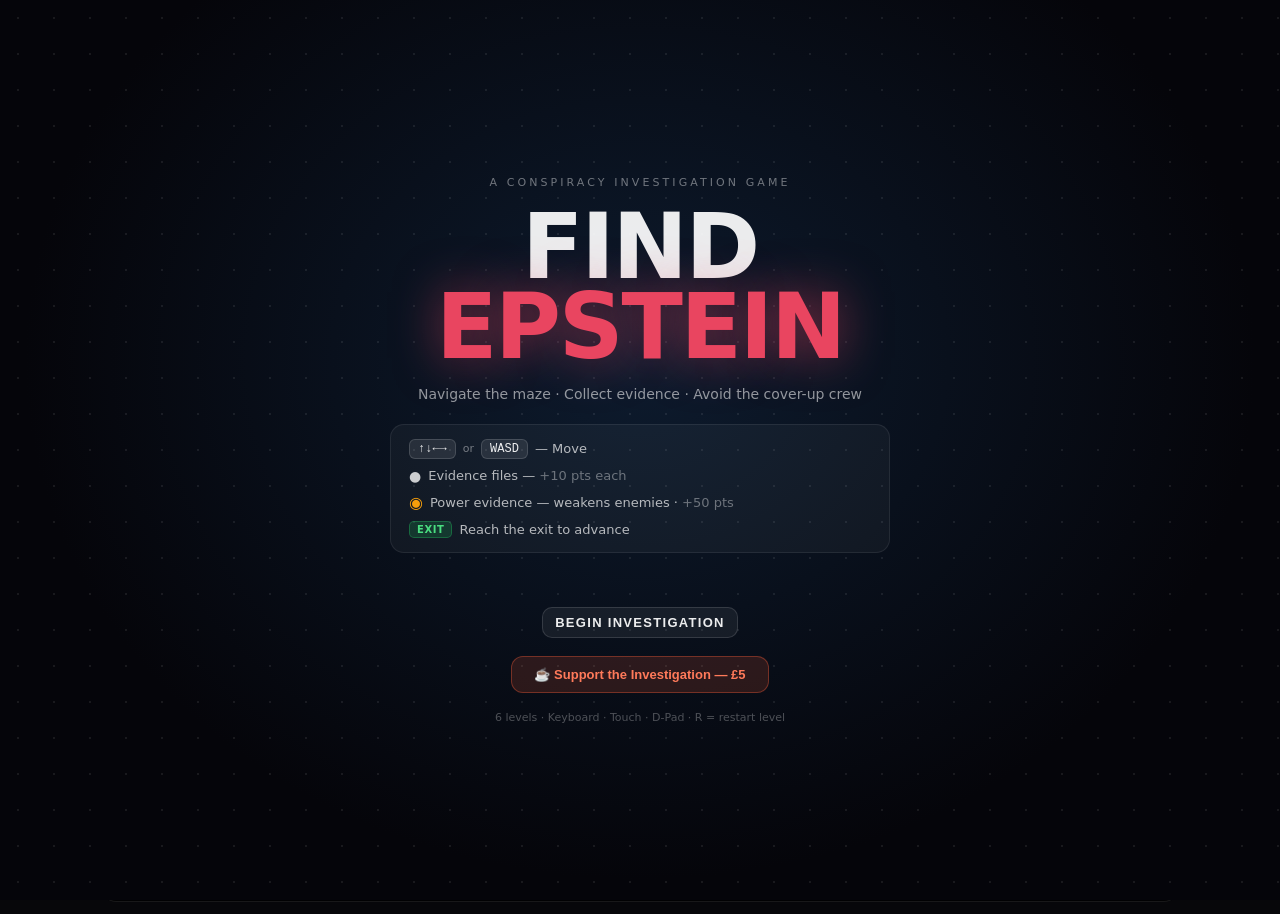
==== index.html @ 37da5e6f "Update index.html" ====
<!DOCTYPE html>
<html lang="en">
<head>
  <meta charset="UTF-8" />
  <meta name="viewport" content="width=device-width, initial-scale=1, viewport-fit=cover" />
  <title>Find Epstein</title>
  <link rel="stylesheet" href="Find Epstine.css" />
  <link rel="canonical" href="https://findepstein.com">
</head>
<body>
<div class="app">

  <!-- ═══════════════ START SCREEN ═══════════════ -->
  <div class="start-screen" id="startScreen">
    <div class="start-grid"></div>
    <div class="start-content">
      <p class="start-eyebrow">A CONSPIRACY INVESTIGATION GAME</p>
      <h1 class="start-title">FIND<br><span class="start-accent">EPSTEIN</span></h1>
      <p class="start-tagline">Navigate the maze · Collect evidence · Avoid the cover-up crew</p>

      <div class="start-how">
        <div class="how-row"><kbd>↑↓←→</kbd> <span class="how-or">or</span> <kbd>WASD</kbd> <span class="how-desc">— Move</span></div>
        <div class="how-row"><span class="ic-dot">●</span> <span class="how-desc">Evidence files — <em>+10 pts each</em></span></div>
        <div class="how-row"><span class="ic-pow">◉</span> <span class="how-desc">Power evidence — weakens enemies · <em>+50 pts</em></span></div>
        <div class="how-row"><span class="ic-exit">EXIT</span> <span class="how-desc">Reach the exit to advance</span></div>
      </div>

      <p class="hs-line" id="hsBanner"></p>
      <button class="btn start-play-btn" id="startBtn">BEGIN INVESTIGATION</button>
      <button class="btn kofi-btn" id="donateBtn">☕ Support the Investigation — £5</button>
      <p class="start-sub">6 levels · Keyboard · Touch · D-Pad · R = restart level</p>
    </div>
  </div>

  <!-- ═══════════════ HUD ═══════════════ -->
  <header class="hud">
    <div class="hud-row">
      <div class="hud-left">
        <div class="brand">Find Epstein</div>
        <div class="sub" id="levelName">Level</div>
      </div>

      <div class="hud-mid">
        <div class="stat">Score: <strong id="score">0</strong></div>
        <div class="stat">Lives: <strong id="lives">3</strong></div>
        <div class="stat combo-hud hidden" id="comboHud">Combo: <strong id="combo">x1</strong></div>
        <div class="timer" id="timerWrap" title="Time remaining (optional)">
          <span class="timer-label">Time:</span>
          <span class="timer-val" id="timeLeft">--</span>
        </div>
      </div>

      <div class="hud-right">
        <label class="toggle"><input type="checkbox" id="timerToggle" /><span>Timer</span></label>
        <label class="toggle"><input type="checkbox" id="showMinimap" /><span>Minimap</span></label>
        <label class="toggle"><input type="checkbox" id="showDpad" checked /><span>D-pad</span></label>
        <label class="toggle"><input type="checkbox" id="soundToggle" /><span>Sound</span></label>
        <button class="btn" id="restartLevel" type="button">Restart Level</button>
        <button class="btn" id="restartGame" type="button">Restart Game</button>
      </div>
    </div>

    <div class="hud-row hud-row2">
      <div class="status" id="status">Ready.</div>
      <div class="enemies" id="enemyList"></div>
    </div>
  </header>

  <!-- ═══════════════ STAGE ═══════════════ -->
  <main class="stage">
    <div class="canvas-wrap">
      <canvas id="game"></canvas>
    </div>

    <div class="dpad docked" id="dpad" aria-label="Controls">
      <div class="dpad-grid">
        <button class="dpad-btn" data-dir="up"    aria-label="Up">▲</button>
        <button class="dpad-btn" data-dir="left"  aria-label="Left">◀</button>
        <button class="dpad-btn" data-dir="down"  aria-label="Down">▼</button>
        <button class="dpad-btn" data-dir="right" aria-label="Right">▶</button>
      </div>
      <div class="hint">Hold Arrow / WASD · D-Pad · Touch drag on canvas · R = restart level</div>
    </div>
  </main>

  <!-- ═══════════════ MODAL ═══════════════ -->
  <div class="modal hidden" id="modal" role="dialog" aria-modal="true">
    <div class="modal-card">
      <div class="modal-title" id="modalTitle">Title</div>
      <div class="modal-text"  id="modalText">Text</div>
      <div class="modal-bonus hidden" id="modalBonus">
        <span class="mb-label">Level bonus:</span>
        <strong class="mb-val" id="modalBonusVal">0</strong>
      </div>
      <button class="btn primary" id="modalBtn" type="button">Continue</button>
    </div>
  </div>

  <!-- ═══════════════ DONATE MODAL ═══════════════ -->
  <div class="donate-overlay hidden" id="donateOverlay">
    <div class="donate-card">
      <button class="donate-close" id="donateClose" aria-label="Close">✕</button>
      <div class="donate-icon">☕</div>
      <h2 class="donate-title">Support the Investigation</h2>
      <p class="donate-desc">This game is free to play. Your £5 donation helps fund continued development and independent journalistic research into the Epstein network.</p>
      <ul class="donate-list">
        <li>🕵️ Keep the investigation going</li>
        <li>🎮 Fund new levels &amp; features</li>
        <li>📰 Support independent journalism</li>
      </ul>
      <a class="btn kofi-link" id="kofiLink" href="https://ko-fi.com/YOURKOFINAME" target="_blank" rel="noopener noreferrer">
        <span class="kofi-logo">Ko-fi</span> Donate £5
      </a>
      <p class="donate-note">Opens Ko-fi in a new tab · Secure · No account needed</p>
    </div>
  </div>

</div>
<script src="Find Epstine.js"></script>
</body>
</html>
---- Find Epstine.css ----
/* ═══════════════════════════════════════════════
   Find Epstine — Stylesheet
   ═══════════════════════════════════════════════ */

:root {
  --bg:      #07070a;
  --panel:   rgba(0,0,0,0.72);
  --border:  rgba(255,255,255,0.09);
  --text:    rgba(255,255,255,0.92);
  --muted:   rgba(255,255,255,0.50);
  --accent:  #e94560;
  --gold:    #f59e0b;
  --green:   #22c55e;
}

/* ── Reset ── */
*, *::before, *::after { box-sizing: border-box; }
html, body { height: 100%; margin: 0; }
body {
  background: var(--bg);
  color: var(--text);
  font-family: system-ui, -apple-system, Segoe UI, Roboto, Arial, sans-serif;
  overflow: hidden;
}

.app {
  min-height: 100dvh;
  display: flex;
  flex-direction: column;
}

/* ════════════════════════════════════════
   START SCREEN
   ════════════════════════════════════════ */
.start-screen {
  position: fixed;
  inset: 0;
  z-index: 10000;
  display: flex;
  align-items: center;
  justify-content: center;
  background: radial-gradient(ellipse at 50% 40%, #0d1b2e 0%, #05050a 68%);
  overflow: hidden;
}

/* animated dot-grid background */
.start-grid {
  position: absolute;
  inset: 0;
  background-image:
    radial-gradient(circle, rgba(255,255,255,0.08) 1px, transparent 1px);
  background-size: 36px 36px;
  animation: gridDrift 18s linear infinite;
}
@keyframes gridDrift {
  from { background-position: 0 0; }
  to   { background-position: 36px 36px; }
}

.start-content {
  position: relative;
  z-index: 1;
  text-align: center;
  display: flex;
  flex-direction: column;
  align-items: center;
  gap: 18px;
  padding: 24px 20px;
  max-width: 540px;
  width: 100%;
}

.start-eyebrow {
  margin: 0;
  font-size: 11px;
  letter-spacing: 0.28em;
  text-transform: uppercase;
  opacity: 0.45;
}

.start-title {
  margin: 0;
  font-size: clamp(54px, 13vw, 90px);
  font-weight: 900;
  line-height: 0.88;
  letter-spacing: -0.025em;
  text-transform: uppercase;
  animation: titleBreath 3.5s ease-in-out infinite;
}
.start-accent {
  color: var(--accent);
  text-shadow: 0 0 48px rgba(233,69,96,0.55);
}
@keyframes titleBreath {
  0%,100% { opacity: 1; }
  50%      { opacity: 0.88; }
}

.start-tagline {
  margin: 0;
  font-size: 14px;
  opacity: 0.60;
  line-height: 1.55;
}

/* controls box */
.start-how {
  width: 100%;
  background: rgba(255,255,255,0.04);
  border: 1px solid rgba(255,255,255,0.08);
  border-radius: 14px;
  padding: 14px 18px;
  display: flex;
  flex-direction: column;
  gap: 9px;
  text-align: left;
}
.how-row {
  display: flex;
  align-items: center;
  gap: 7px;
  font-size: 13px;
}
.how-or  { opacity: 0.45; font-size: 11px; }
.how-desc { opacity: 0.75; }
.how-desc em { font-style: normal; opacity: 0.55; }

kbd {
  font-family: monospace;
  background: rgba(255,255,255,0.09);
  border: 1px solid rgba(255,255,255,0.14);
  border-radius: 6px;
  padding: 2px 8px;
  font-size: 12px;
  color: var(--text);
}

.ic-dot  { font-size: 14px; opacity: 0.85; }
.ic-pow  { font-size: 16px; color: var(--gold); }
.ic-exit {
  font-size: 10px;
  font-weight: 800;
  background: rgba(34,197,94,0.18);
  border: 1px solid rgba(34,197,94,0.35);
  color: #4ade80;
  padding: 2px 7px;
  border-radius: 5px;
  letter-spacing: 0.06em;
}

.hs-line {
  margin: 0;
  font-size: 13px;
  color: var(--gold);
  opacity: 0.75;
  min-height: 18px;
}

.start-play-btn {
  font-size: 15px;
  font-weight: 900;
  letter-spacing: 0.10em;
  text-transform: uppercase;
  padding: 14px 44px;
  background: var(--accent);
  border-color: transparent;
  color: #fff;
  border-radius: 14px;
  animation: btnPulse 2.6s ease-in-out infinite;
  transition: transform 0.12s, opacity 0.12s;
}
.start-play-btn:hover  { transform: scale(1.04); opacity: 0.95; }
.start-play-btn:active { transform: scale(0.97); }
@keyframes btnPulse {
  0%,100% { box-shadow: 0 0 0   0   rgba(233,69,96,0.00); }
  50%      { box-shadow: 0 0 28px 8px rgba(233,69,96,0.30); }
}

.start-sub {
  margin: 0;
  font-size: 11px;
  opacity: 0.30;
}

@keyframes fadeOut {
  from { opacity: 1; transform: scale(1); }
  to   { opacity: 0; transform: scale(1.03); pointer-events: none; }
}


/* ════════════════════════════════════════
   HUD
   ════════════════════════════════════════ */
.hud {
  background: var(--panel);
  backdrop-filter: blur(14px);
  border-bottom: 1px solid var(--border);
  padding: 10px 14px;
}
.hud-row {
  display: flex;
  align-items: center;
  justify-content: space-between;
  gap: 10px;
  flex-wrap: wrap;
}
.hud-row2 {
  margin-top: 7px;
  padding-top: 7px;
  border-top: 1px solid rgba(255,255,255,0.06);
}
.hud-left { display: grid; gap: 2px; }

.brand {
  font-weight: 900;
  font-size: 15px;
  letter-spacing: 0.02em;
  color: var(--accent);
}
.sub { font-size: 12px; opacity: 0.55; }

.hud-mid {
  display: flex;
  gap: 14px;
  align-items: center;
  flex-wrap: wrap;
}
.stat { font-size: 13px; font-weight: 600; opacity: 0.88; }

.combo-hud strong { color: var(--gold); }

.timer {
  display: inline-flex;
  align-items: center;
  gap: 6px;
  padding: 5px 10px;
  border-radius: 10px;
  border: 1px solid rgba(255,255,255,0.10);
  background: rgba(255,255,255,0.05);
  font-size: 13px;
}
.timer-label { opacity: 0.55; }
.timer-val   { font-weight: 900; }
.timer-urgent .timer-val {
  color: #f87171;
  animation: urgentFlash 0.55s ease-in-out infinite;
}
@keyframes urgentFlash { 0%,100% { opacity:1; } 50% { opacity:0.4; } }

.hud-right {
  display: flex;
  gap: 10px;
  align-items: center;
  flex-wrap: wrap;
  justify-content: flex-end;
}
.toggle {
  display: inline-flex;
  gap: 7px;
  align-items: center;
  font-size: 13px;
  opacity: 0.75;
  cursor: pointer;
}
.toggle:hover { opacity: 1; }
.toggle input { transform: scale(1.05); cursor: pointer; }

.btn {
  border: 1px solid rgba(255,255,255,0.13);
  background: rgba(255,255,255,0.06);
  color: var(--text);
  padding: 7px 12px;
  border-radius: 10px;
  font-weight: 700;
  font-size: 13px;
  cursor: pointer;
  transition: background 0.15s, transform 0.1s;
}
.btn:hover   { background: rgba(255,255,255,0.11); }
.btn:active  { transform: translateY(1px); }
.btn.primary { background: rgba(255,255,255,0.13); font-weight: 800; }

.status {
  font-size: 13px;
  opacity: 0.82;
  max-width: 70ch;
}
.enemies {
  font-size: 12px;
  opacity: 0.55;
  text-align: right;
}


/* ════════════════════════════════════════
   STAGE
   ════════════════════════════════════════ */
.stage {
  width: min(1100px, 100%);
  margin: 0 auto;
  padding: 12px;
  flex: 1;
  display: flex;
  flex-direction: column;
  gap: 10px;
  min-height: 0;
}

.canvas-wrap {
  flex: 1;
  min-height: 0;
  border: 1px solid var(--border);
  border-radius: 14px;
  overflow: hidden;
  background: #07070a;
  box-shadow: 0 0 60px rgba(0,0,0,0.7) inset;
}

#game {
  width: 100%;
  height: 100%;
  display: block;
  touch-action: none;
}


/* ════════════════════════════════════════
   D-PAD
   ════════════════════════════════════════ */
.dpad {
  border: 1px solid var(--border);
  border-radius: 14px;
  background: var(--panel);
  backdrop-filter: blur(12px);
  padding: 10px 12px calc(10px + env(safe-area-inset-bottom));
}
.dpad-grid {
  display: grid;
  grid-template-columns: 64px 64px 64px;
  grid-template-rows:    64px 64px 64px;
  gap: 10px;
  justify-content: center;
  user-select: none;
}
.dpad-btn {
  font-size: 22px;
  border-radius: 14px;
  border: 1px solid rgba(255,255,255,0.13);
  background: rgba(255,255,255,0.06);
  color: rgba(255,255,255,0.90);
  cursor: pointer;
  transition: background 0.1s, transform 0.08s;
}
.dpad-btn:hover  { background: rgba(255,255,255,0.11); }
.dpad-btn:active { transform: scale(0.92); background: rgba(255,255,255,0.15); }

.dpad-btn[data-dir="up"]    { grid-column: 2; grid-row: 1; }
.dpad-btn[data-dir="left"]  { grid-column: 1; grid-row: 2; }
.dpad-btn[data-dir="down"]  { grid-column: 2; grid-row: 3; }
.dpad-btn[data-dir="right"] { grid-column: 3; grid-row: 2; }

.hint {
  margin-top: 8px;
  font-size: 12px;
  opacity: 0.45;
  text-align: center;
}


/* ════════════════════════════════════════
   MODAL
   ════════════════════════════════════════ */
.modal {
  position: fixed;
  inset: 0;
  display: grid;
  place-items: center;
  background: rgba(0,0,0,0.76);
  padding: 16px;
  z-index: 9999;
  backdrop-filter: blur(5px);
}
.modal-card {
  width: min(520px, 92vw);
  border-radius: 20px;
  border: 1px solid rgba(255,255,255,0.12);
  background: rgba(12,12,18,0.96);
  box-shadow: 0 24px 80px rgba(0,0,0,0.75);
  padding: 24px;
  animation: modalIn 0.22s ease-out;
}
@keyframes modalIn {
  from { opacity: 0; transform: scale(0.94) translateY(10px); }
  to   { opacity: 1; transform: scale(1)    translateY(0); }
}
.modal-title {
  font-size: 20px;
  font-weight: 900;
  margin-bottom: 10px;
  color: var(--gold);
}
.modal-text {
  font-size: 14px;
  opacity: 0.85;
  white-space: pre-line;
  margin-bottom: 16px;
  line-height: 1.65;
}
.modal-bonus {
  display: flex;
  align-items: center;
  gap: 10px;
  margin-bottom: 16px;
  padding: 10px 14px;
  background: rgba(245,158,11,0.08);
  border: 1px solid rgba(245,158,11,0.20);
  border-radius: 10px;
}
.mb-label { font-size: 13px; opacity: 0.70; }
.mb-val   { font-size: 18px; font-weight: 900; color: var(--gold); }


/* ════════════════════════════════════════
   KO-FI / DONATE
   ════════════════════════════════════════ */
.kofi-btn {
  font-size: 13px;
  font-weight: 700;
  padding: 10px 22px;
  background: rgba(255, 94, 58, 0.15);
  border-color: rgba(255, 94, 58, 0.35);
  color: #ff7a5a;
  border-radius: 12px;
  transition: background 0.15s, transform 0.1s, box-shadow 0.15s;
}
.kofi-btn:hover {
  background: rgba(255, 94, 58, 0.26);
  box-shadow: 0 0 18px rgba(255, 94, 58, 0.25);
  transform: scale(1.03);
}
.kofi-btn:active { transform: scale(0.97); }

/* Donate overlay */
.donate-overlay {
  position: fixed;
  inset: 0;
  z-index: 20000;
  display: grid;
  place-items: center;
  background: rgba(0,0,0,0.82);
  backdrop-filter: blur(8px);
  padding: 16px;
}
.donate-card {
  position: relative;
  width: min(480px, 94vw);
  background: rgba(10,8,16,0.97);
  border: 1px solid rgba(255,255,255,0.10);
  border-radius: 22px;
  box-shadow: 0 30px 90px rgba(0,0,0,0.80);
  padding: 32px 28px 26px;
  text-align: center;
  animation: modalIn 0.22s ease-out;
  display: flex;
  flex-direction: column;
  align-items: center;
  gap: 14px;
}
.donate-close {
  position: absolute;
  top: 14px; right: 16px;
  background: transparent;
  border: none;
  color: rgba(255,255,255,0.40);
  font-size: 17px;
  cursor: pointer;
  line-height: 1;
  padding: 4px 6px;
  border-radius: 6px;
  transition: color 0.12s, background 0.12s;
}
.donate-close:hover { color: rgba(255,255,255,0.85); background: rgba(255,255,255,0.08); }

.donate-icon { font-size: 44px; line-height: 1; }
.donate-title {
  margin: 0;
  font-size: 22px;
  font-weight: 900;
  color: #ff7a5a;
  letter-spacing: -0.01em;
}
.donate-desc {
  margin: 0;
  font-size: 14px;
  opacity: 0.75;
  line-height: 1.65;
  max-width: 38ch;
}
.donate-list {
  list-style: none;
  margin: 0;
  padding: 12px 16px;
  background: rgba(255,255,255,0.04);
  border: 1px solid rgba(255,255,255,0.07);
  border-radius: 12px;
  width: 100%;
  display: flex;
  flex-direction: column;
  gap: 8px;
  text-align: left;
  font-size: 13px;
  opacity: 0.80;
}
.donate-list li { display: flex; align-items: center; gap: 8px; }

.kofi-link {
  display: inline-flex;
  align-items: center;
  gap: 10px;
  font-size: 15px;
  font-weight: 800;
  padding: 13px 32px;
  background: #ff5e3a;
  border: none;
  border-radius: 14px;
  color: #fff !important;
  text-decoration: none;
  letter-spacing: 0.02em;
  transition: background 0.15s, transform 0.1s, box-shadow 0.15s;
  box-shadow: 0 4px 20px rgba(255,94,58,0.40);
  width: 100%;
  justify-content: center;
}
.kofi-link:hover  { background: #ff4520; box-shadow: 0 6px 28px rgba(255,94,58,0.55); transform: translateY(-1px); }
.kofi-link:active { transform: translateY(1px); }
.kofi-logo {
  font-size: 12px;
  font-weight: 900;
  background: rgba(255,255,255,0.22);
  padding: 2px 7px;
  border-radius: 5px;
  letter-spacing: 0.04em;
}

.donate-note {
  margin: 0;
  font-size: 11px;
  opacity: 0.35;
}

/* ════════════════════════════════════════
   UTILITY
   ════════════════════════════════════════ */
.hidden { display: none !important; }

@media (max-width: 520px) {
  .stage     { padding: 8px; }
  .dpad-grid { gap: 8px; }
  .btn       { padding: 6px 9px; font-size: 12px; }
  .start-title { font-size: 52px; }
}
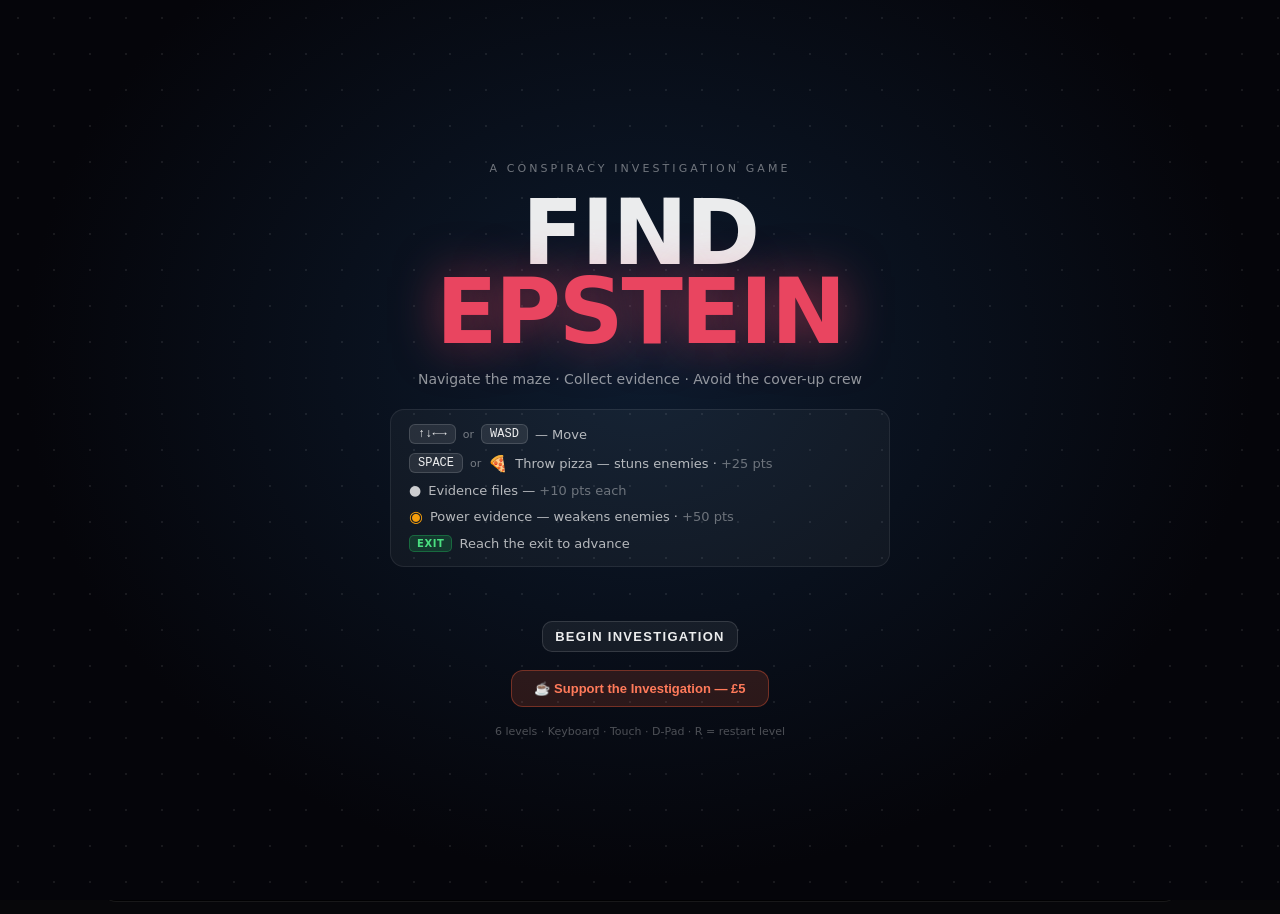
==== commit 6af2b451: "Add files via upload Updated all game files" ====
--- a/index.html
+++ b/index.html
@@ -4,7 +4,7 @@
   <meta charset="UTF-8" />
   <meta name="viewport" content="width=device-width, initial-scale=1, viewport-fit=cover" />
   <title>Find Epstein</title>
-  <link rel="stylesheet" href="Find Epstine.css" />
+  <link rel="stylesheet" href="style.css" />
   <link rel="canonical" href="https://findepstein.com">
 </head>
 <body>
@@ -20,6 +20,7 @@
 
       <div class="start-how">
         <div class="how-row"><kbd>↑↓←→</kbd> <span class="how-or">or</span> <kbd>WASD</kbd> <span class="how-desc">— Move</span></div>
+        <div class="how-row"><kbd>SPACE</kbd> <span class="how-or">or</span> <span class="ic-pow">🍕</span> <span class="how-desc">Throw pizza — stuns enemies · <em>+25 pts</em></span></div>
         <div class="how-row"><span class="ic-dot">●</span> <span class="how-desc">Evidence files — <em>+10 pts each</em></span></div>
         <div class="how-row"><span class="ic-pow">◉</span> <span class="how-desc">Power evidence — weakens enemies · <em>+50 pts</em></span></div>
         <div class="how-row"><span class="ic-exit">EXIT</span> <span class="how-desc">Reach the exit to advance</span></div>
@@ -76,10 +77,11 @@
       <div class="dpad-grid">
         <button class="dpad-btn" data-dir="up"    aria-label="Up">▲</button>
         <button class="dpad-btn" data-dir="left"  aria-label="Left">◀</button>
+        <button class="dpad-btn dpad-pizza" id="dpadPizza" aria-label="Throw Pizza">🍕</button>
         <button class="dpad-btn" data-dir="down"  aria-label="Down">▼</button>
         <button class="dpad-btn" data-dir="right" aria-label="Right">▶</button>
       </div>
-      <div class="hint">Hold Arrow / WASD · D-Pad · Touch drag on canvas · R = restart level</div>
+      <div class="hint">Arrow/WASD to move · 🍕 = throw pizza · Touch-drag on canvas · R = restart</div>
     </div>
   </main>
 
@@ -108,7 +110,7 @@
         <li>🎮 Fund new levels &amp; features</li>
         <li>📰 Support independent journalism</li>
       </ul>
-      <a class="btn kofi-link" id="kofiLink" href="https://ko-fi.com/YOURKOFINAME" target="_blank" rel="noopener noreferrer">
+      <a class="btn kofi-link" id="kofiLink" href="https://ko-fi.com/findepstein" target="_blank" rel="noopener noreferrer">
         <span class="kofi-logo">Ko-fi</span> Donate £5
       </a>
       <p class="donate-note">Opens Ko-fi in a new tab · Secure · No account needed</p>
@@ -116,6 +118,6 @@
   </div>
 
 </div>
-<script src="Find Epstine.js"></script>
+<script src="script.js"></script>
 </body>
 </html>
--- a/style.css
+++ b/style.css
@@ -0,0 +1,578 @@
+/* ═══════════════════════════════════════════════
+   Find Epstine — Stylesheet
+   ═══════════════════════════════════════════════ */
+
+:root {
+  --bg:      #07070a;
+  --panel:   rgba(0,0,0,0.72);
+  --border:  rgba(255,255,255,0.09);
+  --text:    rgba(255,255,255,0.92);
+  --muted:   rgba(255,255,255,0.50);
+  --accent:  #e94560;
+  --gold:    #f59e0b;
+  --green:   #22c55e;
+}
+
+/* ── Reset ── */
+*, *::before, *::after { box-sizing: border-box; }
+html, body { height: 100%; margin: 0; }
+body {
+  background: var(--bg);
+  color: var(--text);
+  font-family: system-ui, -apple-system, Segoe UI, Roboto, Arial, sans-serif;
+  overflow: hidden;
+}
+
+.app {
+  min-height: 100dvh;
+  display: flex;
+  flex-direction: column;
+}
+
+/* ════════════════════════════════════════
+   START SCREEN
+   ════════════════════════════════════════ */
+.start-screen {
+  position: fixed;
+  inset: 0;
+  z-index: 10000;
+  display: flex;
+  align-items: center;
+  justify-content: center;
+  background: radial-gradient(ellipse at 50% 40%, #0d1b2e 0%, #05050a 68%);
+  overflow: hidden;
+}
+
+/* animated dot-grid background */
+.start-grid {
+  position: absolute;
+  inset: 0;
+  background-image:
+    radial-gradient(circle, rgba(255,255,255,0.08) 1px, transparent 1px);
+  background-size: 36px 36px;
+  animation: gridDrift 18s linear infinite;
+}
+@keyframes gridDrift {
+  from { background-position: 0 0; }
+  to   { background-position: 36px 36px; }
+}
+
+.start-content {
+  position: relative;
+  z-index: 1;
+  text-align: center;
+  display: flex;
+  flex-direction: column;
+  align-items: center;
+  gap: 18px;
+  padding: 24px 20px;
+  max-width: 540px;
+  width: 100%;
+}
+
+.start-eyebrow {
+  margin: 0;
+  font-size: 11px;
+  letter-spacing: 0.28em;
+  text-transform: uppercase;
+  opacity: 0.45;
+}
+
+.start-title {
+  margin: 0;
+  font-size: clamp(54px, 13vw, 90px);
+  font-weight: 900;
+  line-height: 0.88;
+  letter-spacing: -0.025em;
+  text-transform: uppercase;
+  animation: titleBreath 3.5s ease-in-out infinite;
+}
+.start-accent {
+  color: var(--accent);
+  text-shadow: 0 0 48px rgba(233,69,96,0.55);
+}
+@keyframes titleBreath {
+  0%,100% { opacity: 1; }
+  50%      { opacity: 0.88; }
+}
+
+.start-tagline {
+  margin: 0;
+  font-size: 14px;
+  opacity: 0.60;
+  line-height: 1.55;
+}
+
+/* controls box */
+.start-how {
+  width: 100%;
+  background: rgba(255,255,255,0.04);
+  border: 1px solid rgba(255,255,255,0.08);
+  border-radius: 14px;
+  padding: 14px 18px;
+  display: flex;
+  flex-direction: column;
+  gap: 9px;
+  text-align: left;
+}
+.how-row {
+  display: flex;
+  align-items: center;
+  gap: 7px;
+  font-size: 13px;
+}
+.how-or  { opacity: 0.45; font-size: 11px; }
+.how-desc { opacity: 0.75; }
+.how-desc em { font-style: normal; opacity: 0.55; }
+
+kbd {
+  font-family: monospace;
+  background: rgba(255,255,255,0.09);
+  border: 1px solid rgba(255,255,255,0.14);
+  border-radius: 6px;
+  padding: 2px 8px;
+  font-size: 12px;
+  color: var(--text);
+}
+
+.ic-dot  { font-size: 14px; opacity: 0.85; }
+.ic-pow  { font-size: 16px; color: var(--gold); }
+.ic-exit {
+  font-size: 10px;
+  font-weight: 800;
+  background: rgba(34,197,94,0.18);
+  border: 1px solid rgba(34,197,94,0.35);
+  color: #4ade80;
+  padding: 2px 7px;
+  border-radius: 5px;
+  letter-spacing: 0.06em;
+}
+
+.hs-line {
+  margin: 0;
+  font-size: 13px;
+  color: var(--gold);
+  opacity: 0.75;
+  min-height: 18px;
+}
+
+.start-play-btn {
+  font-size: 15px;
+  font-weight: 900;
+  letter-spacing: 0.10em;
+  text-transform: uppercase;
+  padding: 14px 44px;
+  background: var(--accent);
+  border-color: transparent;
+  color: #fff;
+  border-radius: 14px;
+  animation: btnPulse 2.6s ease-in-out infinite;
+  transition: transform 0.12s, opacity 0.12s;
+}
+.start-play-btn:hover  { transform: scale(1.04); opacity: 0.95; }
+.start-play-btn:active { transform: scale(0.97); }
+@keyframes btnPulse {
+  0%,100% { box-shadow: 0 0 0   0   rgba(233,69,96,0.00); }
+  50%      { box-shadow: 0 0 28px 8px rgba(233,69,96,0.30); }
+}
+
+.start-sub {
+  margin: 0;
+  font-size: 11px;
+  opacity: 0.30;
+}
+
+@keyframes fadeOut {
+  from { opacity: 1; transform: scale(1); }
+  to   { opacity: 0; transform: scale(1.03); pointer-events: none; }
+}
+
+
+/* ════════════════════════════════════════
+   HUD
+   ════════════════════════════════════════ */
+.hud {
+  background: var(--panel);
+  backdrop-filter: blur(14px);
+  border-bottom: 1px solid var(--border);
+  padding: 10px 14px;
+}
+.hud-row {
+  display: flex;
+  align-items: center;
+  justify-content: space-between;
+  gap: 10px;
+  flex-wrap: wrap;
+}
+.hud-row2 {
+  margin-top: 7px;
+  padding-top: 7px;
+  border-top: 1px solid rgba(255,255,255,0.06);
+}
+.hud-left { display: grid; gap: 2px; }
+
+.brand {
+  font-weight: 900;
+  font-size: 15px;
+  letter-spacing: 0.02em;
+  color: var(--accent);
+}
+.sub { font-size: 12px; opacity: 0.55; }
+
+.hud-mid {
+  display: flex;
+  gap: 14px;
+  align-items: center;
+  flex-wrap: wrap;
+}
+.stat { font-size: 13px; font-weight: 600; opacity: 0.88; }
+
+.combo-hud strong { color: var(--gold); }
+
+.timer {
+  display: inline-flex;
+  align-items: center;
+  gap: 6px;
+  padding: 5px 10px;
+  border-radius: 10px;
+  border: 1px solid rgba(255,255,255,0.10);
+  background: rgba(255,255,255,0.05);
+  font-size: 13px;
+}
+.timer-label { opacity: 0.55; }
+.timer-val   { font-weight: 900; }
+.timer-urgent .timer-val {
+  color: #f87171;
+  animation: urgentFlash 0.55s ease-in-out infinite;
+}
+@keyframes urgentFlash { 0%,100% { opacity:1; } 50% { opacity:0.4; } }
+
+.hud-right {
+  display: flex;
+  gap: 10px;
+  align-items: center;
+  flex-wrap: wrap;
+  justify-content: flex-end;
+}
+.toggle {
+  display: inline-flex;
+  gap: 7px;
+  align-items: center;
+  font-size: 13px;
+  opacity: 0.75;
+  cursor: pointer;
+}
+.toggle:hover { opacity: 1; }
+.toggle input { transform: scale(1.05); cursor: pointer; }
+
+.btn {
+  border: 1px solid rgba(255,255,255,0.13);
+  background: rgba(255,255,255,0.06);
+  color: var(--text);
+  padding: 7px 12px;
+  border-radius: 10px;
+  font-weight: 700;
+  font-size: 13px;
+  cursor: pointer;
+  transition: background 0.15s, transform 0.1s;
+}
+.btn:hover   { background: rgba(255,255,255,0.11); }
+.btn:active  { transform: translateY(1px); }
+.btn.primary { background: rgba(255,255,255,0.13); font-weight: 800; }
+
+.status {
+  font-size: 13px;
+  opacity: 0.82;
+  max-width: 70ch;
+}
+.enemies {
+  font-size: 12px;
+  opacity: 0.55;
+  text-align: right;
+}
+
+
+/* ════════════════════════════════════════
+   STAGE
+   ════════════════════════════════════════ */
+.stage {
+  width: min(1100px, 100%);
+  margin: 0 auto;
+  padding: 12px;
+  flex: 1;
+  display: flex;
+  flex-direction: column;
+  gap: 10px;
+  min-height: 0;
+}
+
+.canvas-wrap {
+  flex: 1;
+  min-height: 0;
+  border: 1px solid var(--border);
+  border-radius: 14px;
+  overflow: hidden;
+  background: #07070a;
+  box-shadow: 0 0 60px rgba(0,0,0,0.7) inset;
+}
+
+#game {
+  width: 100%;
+  height: 100%;
+  display: block;
+  touch-action: none;
+}
+
+
+/* ════════════════════════════════════════
+   D-PAD
+   ════════════════════════════════════════ */
+.dpad {
+  border: 1px solid var(--border);
+  border-radius: 14px;
+  background: var(--panel);
+  backdrop-filter: blur(12px);
+  padding: 10px 12px calc(10px + env(safe-area-inset-bottom));
+}
+.dpad-grid {
+  display: grid;
+  grid-template-columns: 64px 64px 64px;
+  grid-template-rows:    64px 64px 64px;
+  gap: 10px;
+  justify-content: center;
+  user-select: none;
+}
+.dpad-btn {
+  font-size: 22px;
+  border-radius: 14px;
+  border: 1px solid rgba(255,255,255,0.13);
+  background: rgba(255,255,255,0.06);
+  color: rgba(255,255,255,0.90);
+  cursor: pointer;
+  transition: background 0.1s, transform 0.08s;
+}
+.dpad-btn:hover  { background: rgba(255,255,255,0.11); }
+.dpad-btn:active { transform: scale(0.92); background: rgba(255,255,255,0.15); }
+
+.dpad-btn[data-dir="up"]    { grid-column: 2; grid-row: 1; }
+.dpad-btn[data-dir="left"]  { grid-column: 1; grid-row: 2; }
+.dpad-btn[data-dir="down"]  { grid-column: 2; grid-row: 3; }
+.dpad-btn[data-dir="right"] { grid-column: 3; grid-row: 2; }
+
+.hint {
+  margin-top: 8px;
+  font-size: 12px;
+  opacity: 0.45;
+  text-align: center;
+}
+
+
+/* ════════════════════════════════════════
+   MODAL
+   ════════════════════════════════════════ */
+.modal {
+  position: fixed;
+  inset: 0;
+  display: grid;
+  place-items: center;
+  background: rgba(0,0,0,0.76);
+  padding: 16px;
+  z-index: 9999;
+  backdrop-filter: blur(5px);
+}
+.modal-card {
+  width: min(520px, 92vw);
+  border-radius: 20px;
+  border: 1px solid rgba(255,255,255,0.12);
+  background: rgba(12,12,18,0.96);
+  box-shadow: 0 24px 80px rgba(0,0,0,0.75);
+  padding: 24px;
+  animation: modalIn 0.22s ease-out;
+}
+@keyframes modalIn {
+  from { opacity: 0; transform: scale(0.94) translateY(10px); }
+  to   { opacity: 1; transform: scale(1)    translateY(0); }
+}
+.modal-title {
+  font-size: 20px;
+  font-weight: 900;
+  margin-bottom: 10px;
+  color: var(--gold);
+}
+.modal-text {
+  font-size: 14px;
+  opacity: 0.85;
+  white-space: pre-line;
+  margin-bottom: 16px;
+  line-height: 1.65;
+}
+.modal-bonus {
+  display: flex;
+  align-items: center;
+  gap: 10px;
+  margin-bottom: 16px;
+  padding: 10px 14px;
+  background: rgba(245,158,11,0.08);
+  border: 1px solid rgba(245,158,11,0.20);
+  border-radius: 10px;
+}
+.mb-label { font-size: 13px; opacity: 0.70; }
+.mb-val   { font-size: 18px; font-weight: 900; color: var(--gold); }
+
+
+/* ════════════════════════════════════════
+   KO-FI / DONATE
+   ════════════════════════════════════════ */
+.kofi-btn {
+  font-size: 13px;
+  font-weight: 700;
+  padding: 10px 22px;
+  background: rgba(255, 94, 58, 0.15);
+  border-color: rgba(255, 94, 58, 0.35);
+  color: #ff7a5a;
+  border-radius: 12px;
+  transition: background 0.15s, transform 0.1s, box-shadow 0.15s;
+}
+.kofi-btn:hover {
+  background: rgba(255, 94, 58, 0.26);
+  box-shadow: 0 0 18px rgba(255, 94, 58, 0.25);
+  transform: scale(1.03);
+}
+.kofi-btn:active { transform: scale(0.97); }
+
+/* Donate overlay */
+.donate-overlay {
+  position: fixed;
+  inset: 0;
+  z-index: 20000;
+  display: grid;
+  place-items: center;
+  background: rgba(0,0,0,0.82);
+  backdrop-filter: blur(8px);
+  padding: 16px;
+}
+.donate-card {
+  position: relative;
+  width: min(480px, 94vw);
+  background: rgba(10,8,16,0.97);
+  border: 1px solid rgba(255,255,255,0.10);
+  border-radius: 22px;
+  box-shadow: 0 30px 90px rgba(0,0,0,0.80);
+  padding: 32px 28px 26px;
+  text-align: center;
+  animation: modalIn 0.22s ease-out;
+  display: flex;
+  flex-direction: column;
+  align-items: center;
+  gap: 14px;
+}
+.donate-close {
+  position: absolute;
+  top: 14px; right: 16px;
+  background: transparent;
+  border: none;
+  color: rgba(255,255,255,0.40);
+  font-size: 17px;
+  cursor: pointer;
+  line-height: 1;
+  padding: 4px 6px;
+  border-radius: 6px;
+  transition: color 0.12s, background 0.12s;
+}
+.donate-close:hover { color: rgba(255,255,255,0.85); background: rgba(255,255,255,0.08); }
+
+.donate-icon { font-size: 44px; line-height: 1; }
+.donate-title {
+  margin: 0;
+  font-size: 22px;
+  font-weight: 900;
+  color: #ff7a5a;
+  letter-spacing: -0.01em;
+}
+.donate-desc {
+  margin: 0;
+  font-size: 14px;
+  opacity: 0.75;
+  line-height: 1.65;
+  max-width: 38ch;
+}
+.donate-list {
+  list-style: none;
+  margin: 0;
+  padding: 12px 16px;
+  background: rgba(255,255,255,0.04);
+  border: 1px solid rgba(255,255,255,0.07);
+  border-radius: 12px;
+  width: 100%;
+  display: flex;
+  flex-direction: column;
+  gap: 8px;
+  text-align: left;
+  font-size: 13px;
+  opacity: 0.80;
+}
+.donate-list li { display: flex; align-items: center; gap: 8px; }
+
+.kofi-link {
+  display: inline-flex;
+  align-items: center;
+  gap: 10px;
+  font-size: 15px;
+  font-weight: 800;
+  padding: 13px 32px;
+  background: #ff5e3a;
+  border: none;
+  border-radius: 14px;
+  color: #fff !important;
+  text-decoration: none;
+  letter-spacing: 0.02em;
+  transition: background 0.15s, transform 0.1s, box-shadow 0.15s;
+  box-shadow: 0 4px 20px rgba(255,94,58,0.40);
+  width: 100%;
+  justify-content: center;
+}
+.kofi-link:hover  { background: #ff4520; box-shadow: 0 6px 28px rgba(255,94,58,0.55); transform: translateY(-1px); }
+.kofi-link:active { transform: translateY(1px); }
+.kofi-logo {
+  font-size: 12px;
+  font-weight: 900;
+  background: rgba(255,255,255,0.22);
+  padding: 2px 7px;
+  border-radius: 5px;
+  letter-spacing: 0.04em;
+}
+
+.donate-note {
+  margin: 0;
+  font-size: 11px;
+  opacity: 0.35;
+}
+
+/* ════════════════════════════════════════
+   UTILITY
+   ════════════════════════════════════════ */
+.hidden { display: none !important; }
+
+/* ── Pizza D-pad centre button ── */
+.dpad-pizza {
+  grid-column: 2;
+  grid-row: 2;
+  font-size: 20px;
+  background: rgba(249,115,22,0.14);
+  border-color: rgba(249,115,22,0.38);
+  transition: background 0.1s, transform 0.08s;
+}
+.dpad-pizza:hover  { background: rgba(249,115,22,0.28); }
+.dpad-pizza:active { transform: scale(0.88); background: rgba(249,115,22,0.40); }
+
+@media (max-width: 520px) {
+  .stage       { padding: 8px; }
+  .dpad-grid   { gap: 8px; }
+  .btn         { padding: 6px 9px; font-size: 12px; }
+  .start-title { font-size: 52px; }
+  .dpad-btn    { font-size: 20px; border-radius: 12px; }
+  .hud         { padding: 6px 8px; }
+  .hud-right   { gap: 6px; }
+  /* Hide toggle labels on very small screens, keep checkboxes */
+  .hud-right .toggle span { font-size: 11px; }
+}
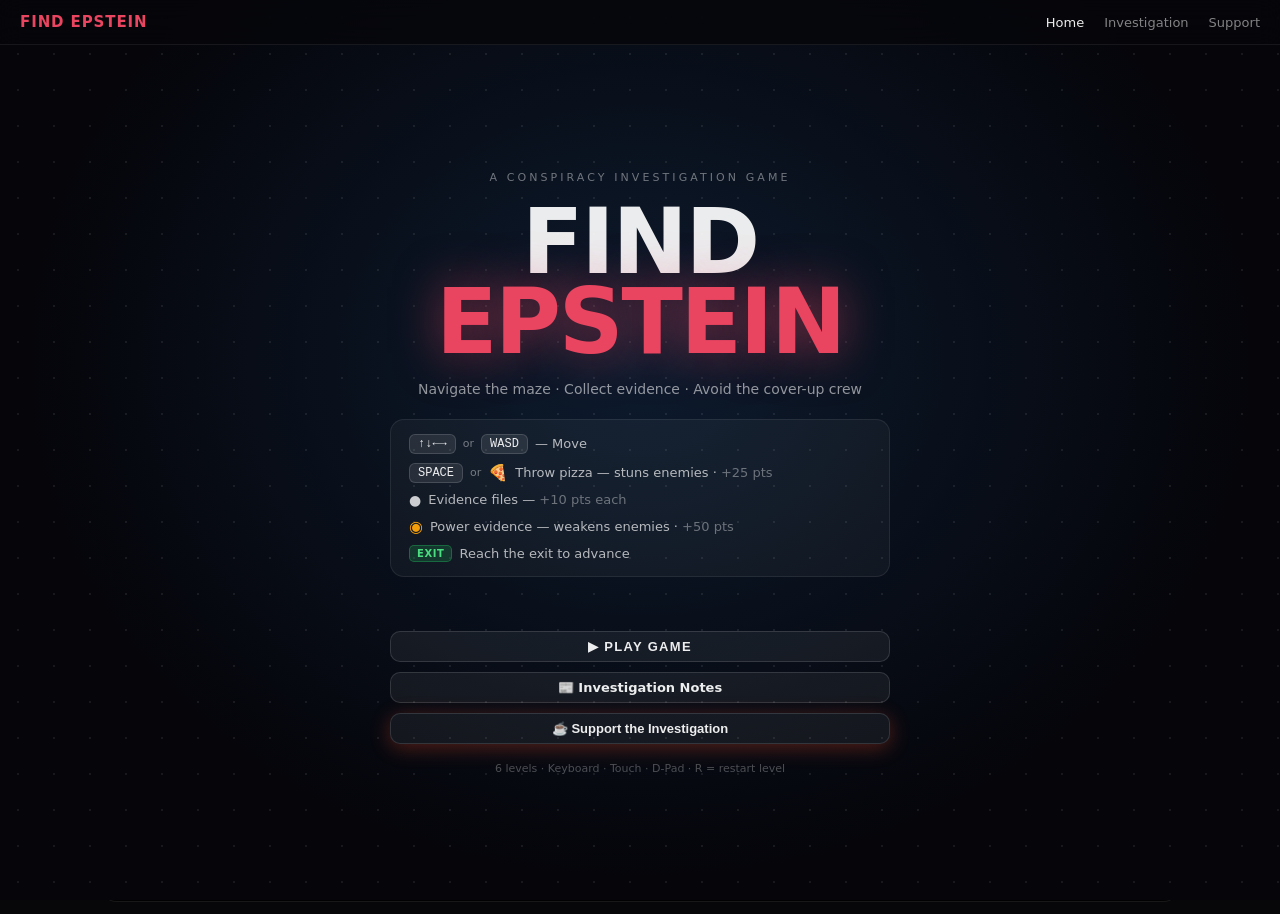
==== commit fef56a00: "Add files via upload updated site to have nav on all pages and CTAs on home page updated" ====
--- a/index.html
+++ b/index.html
@@ -13,6 +13,16 @@
   <!-- ═══════════════ START SCREEN ═══════════════ -->
   <div class="start-screen" id="startScreen">
     <div class="start-grid"></div>
+
+    <nav class="start-nav">
+      <a class="start-nav-brand" href="index.html">FIND EPSTEIN</a>
+      <div class="start-nav-links">
+        <a href="index.html" class="active">Home</a>
+        <a href="investigation.html">Investigation</a>
+        <a href="https://ko-fi.com/findepstein" target="_blank" rel="noopener">Support</a>
+      </div>
+    </nav>
+
     <div class="start-content">
       <p class="start-eyebrow">A CONSPIRACY INVESTIGATION GAME</p>
       <h1 class="start-title">FIND<br><span class="start-accent">EPSTEIN</span></h1>
@@ -27,8 +37,13 @@
       </div>
 
       <p class="hs-line" id="hsBanner"></p>
-      <button class="btn start-play-btn" id="startBtn">BEGIN INVESTIGATION</button>
-      <button class="btn kofi-btn" id="donateBtn">☕ Support the Investigation — £5</button>
+
+      <div class="start-ctas">
+        <button class="btn start-play-btn" id="startBtn">▶ Play Game</button>
+        <a class="btn start-inv-btn" href="investigation.html">📰 Investigation Notes</a>
+        <button class="btn start-support-btn" id="donateBtn">☕ Support the Investigation</button>
+      </div>
+
       <p class="start-sub">6 levels · Keyboard · Touch · D-Pad · R = restart level</p>
     </div>
   </div>
@@ -117,6 +132,47 @@
     </div>
   </div>
 
+  <!-- ═══════════════ VICTORY OVERLAY ═══════════════ -->
+  <div class="eo-overlay hidden" id="victoryOverlay">
+    <div class="eo-card">
+      <div class="eo-badge">🏆</div>
+      <h2 class="eo-title">Investigation Complete!</h2>
+      <p class="eo-subtitle">The truth is out there.</p>
+      <div class="eo-scores">
+        <div class="eo-score-item"><span class="eo-score-label">SCORE</span><strong class="eo-score-val" id="victoryScore">0</strong></div>
+        <div class="eo-score-sep"></div>
+        <div class="eo-score-item"><span class="eo-score-label">BEST</span><strong class="eo-score-val eo-score-best" id="victoryHs">0</strong></div>
+      </div>
+      <div class="eo-tag-wrap">
+        <label class="eo-tag-label" for="victoryTagInput">Enter your 3-letter tag</label>
+        <input class="eo-tag-input" id="victoryTagInput" type="text" maxlength="3"
+               placeholder="AAA" autocomplete="off" spellcheck="false" inputmode="text" />
+      </div>
+      <div class="eo-btns">
+        <button class="btn primary eo-submit" id="victorySubmitBtn" type="button">
+          🏆 Submit &amp; See Leaderboard
+        </button>
+        <a class="btn eo-kofi" href="https://ko-fi.com/findepstein" target="_blank" rel="noopener noreferrer">
+          ☕ Support the Investigation
+        </a>
+      </div>
+    </div>
+  </div>
+
+  <!-- ═══════════════ LEADERBOARD OVERLAY ═══════════════ -->
+  <div class="eo-overlay hidden" id="lbOverlay">
+    <div class="eo-card eo-card-lb">
+      <h2 class="eo-title">🏆 Top Investigators</h2>
+      <table class="lb-table" id="lbTable" aria-label="Leaderboard"></table>
+      <div class="eo-btns eo-btns-lb">
+        <button class="btn primary" id="lbRestartBtn" type="button">▶ Play Again</button>
+        <a class="btn eo-kofi" href="https://ko-fi.com/findepstein" target="_blank" rel="noopener noreferrer">
+          ☕ Support the Investigation
+        </a>
+      </div>
+    </div>
+  </div>
+
 </div>
 <script src="script.js"></script>
 </body>
--- a/style.css
+++ b/style.css
@@ -57,6 +57,41 @@
   to   { background-position: 36px 36px; }
 }
 
+/* ── Start-screen nav bar ── */
+.start-nav {
+  position: absolute;
+  top: 0; left: 0; right: 0;
+  z-index: 2;
+  display: flex;
+  align-items: center;
+  justify-content: space-between;
+  gap: 12px;
+  padding: 13px 20px;
+  background: rgba(7,7,10,0.70);
+  backdrop-filter: blur(12px);
+  border-bottom: 1px solid rgba(255,255,255,0.07);
+}
+.start-nav-brand {
+  font-weight: 900;
+  font-size: 15px;
+  letter-spacing: 0.06em;
+  color: var(--accent);
+  text-decoration: none;
+}
+.start-nav-links {
+  display: flex;
+  gap: 20px;
+  align-items: center;
+}
+.start-nav-links a {
+  font-size: 13px;
+  color: var(--muted);
+  text-decoration: none;
+  transition: color 0.15s;
+}
+.start-nav-links a:hover,
+.start-nav-links a.active { color: var(--text); }
+
 .start-content {
   position: relative;
   z-index: 1;
@@ -65,7 +100,7 @@
   flex-direction: column;
   align-items: center;
   gap: 18px;
-  padding: 24px 20px;
+  padding: 70px 20px 24px; /* extra top padding to clear the nav */
   max-width: 540px;
   width: 100%;
 }
@@ -156,8 +191,18 @@
   min-height: 18px;
 }
 
+/* ── Start screen CTA group ── */
+.start-ctas {
+  display: flex;
+  flex-direction: column;
+  align-items: center;
+  gap: 10px;
+  width: 100%;
+}
+
 .start-play-btn {
-  font-size: 15px;
+  width: 100%;
+  font-size: 16px;
   font-weight: 900;
   letter-spacing: 0.10em;
   text-transform: uppercase;
@@ -169,12 +214,44 @@
   animation: btnPulse 2.6s ease-in-out infinite;
   transition: transform 0.12s, opacity 0.12s;
 }
-.start-play-btn:hover  { transform: scale(1.04); opacity: 0.95; }
+.start-play-btn:hover  { transform: scale(1.02); opacity: 0.95; }
 .start-play-btn:active { transform: scale(0.97); }
 @keyframes btnPulse {
   0%,100% { box-shadow: 0 0 0   0   rgba(233,69,96,0.00); }
   50%      { box-shadow: 0 0 28px 8px rgba(233,69,96,0.30); }
 }
+
+.start-inv-btn {
+  width: 100%;
+  display: block;
+  text-align: center;
+  text-decoration: none;
+  font-size: 14px;
+  font-weight: 600;
+  padding: 12px 24px;
+  background: rgba(255,255,255,0.06);
+  border: 1px solid rgba(255,255,255,0.14);
+  color: var(--text);
+  border-radius: 12px;
+  transition: background 0.15s, border-color 0.15s, transform 0.1s;
+}
+.start-inv-btn:hover  { background: rgba(255,255,255,0.11); border-color: rgba(255,255,255,0.22); }
+.start-inv-btn:active { transform: scale(0.97); }
+
+.start-support-btn {
+  width: 100%;
+  font-size: 14px;
+  font-weight: 600;
+  padding: 12px 24px;
+  background: linear-gradient(135deg, #ff5e3a 0%, #ff2600 100%);
+  border-color: transparent;
+  color: #fff;
+  border-radius: 12px;
+  box-shadow: 0 4px 20px rgba(255,80,40,0.30);
+  transition: filter 0.15s, transform 0.1s;
+}
+.start-support-btn:hover  { filter: brightness(1.10); }
+.start-support-btn:active { transform: scale(0.97); }
 
 .start-sub {
   margin: 0;
@@ -549,6 +626,213 @@
 }
 
 /* ════════════════════════════════════════
+   VICTORY & LEADERBOARD OVERLAYS
+   ════════════════════════════════════════ */
+.eo-overlay {
+  position: fixed;
+  inset: 0;
+  z-index: 20000;
+  display: flex;
+  align-items: center;
+  justify-content: center;
+  background: rgba(0,0,0,0.82);
+  backdrop-filter: blur(6px);
+  padding: 16px;
+}
+
+.eo-card {
+  background: linear-gradient(160deg, #0d1117 0%, #07070a 100%);
+  border: 1px solid rgba(245,158,11,0.30);
+  border-radius: 20px;
+  padding: 32px 28px 28px;
+  max-width: 420px;
+  width: 100%;
+  display: flex;
+  flex-direction: column;
+  align-items: center;
+  gap: 18px;
+  box-shadow: 0 24px 80px rgba(0,0,0,0.70), 0 0 0 1px rgba(255,255,255,0.04);
+}
+
+.eo-card-lb {
+  max-width: 480px;
+}
+
+.eo-badge {
+  font-size: 52px;
+  line-height: 1;
+  filter: drop-shadow(0 0 18px rgba(245,158,11,0.55));
+}
+
+.eo-title {
+  margin: 0;
+  font-size: 22px;
+  font-weight: 900;
+  letter-spacing: 0.02em;
+  color: var(--text);
+  text-align: center;
+}
+
+.eo-subtitle {
+  margin: -8px 0 0;
+  font-size: 13px;
+  opacity: 0.45;
+  letter-spacing: 0.10em;
+  text-transform: uppercase;
+}
+
+/* Score row */
+.eo-scores {
+  display: flex;
+  align-items: center;
+  gap: 0;
+  background: rgba(255,255,255,0.04);
+  border: 1px solid rgba(255,255,255,0.08);
+  border-radius: 12px;
+  overflow: hidden;
+  width: 100%;
+}
+.eo-score-item {
+  flex: 1;
+  display: flex;
+  flex-direction: column;
+  align-items: center;
+  padding: 12px 8px;
+  gap: 4px;
+}
+.eo-score-sep {
+  width: 1px;
+  align-self: stretch;
+  background: rgba(255,255,255,0.08);
+}
+.eo-score-label {
+  font-size: 10px;
+  letter-spacing: 0.18em;
+  opacity: 0.45;
+  text-transform: uppercase;
+}
+.eo-score-val {
+  font-size: 26px;
+  font-weight: 900;
+  color: var(--text);
+  font-variant-numeric: tabular-nums;
+}
+.eo-score-best { color: var(--gold); }
+
+/* 3-letter tag */
+.eo-tag-wrap {
+  display: flex;
+  flex-direction: column;
+  align-items: center;
+  gap: 8px;
+  width: 100%;
+}
+.eo-tag-label {
+  font-size: 11px;
+  letter-spacing: 0.16em;
+  text-transform: uppercase;
+  opacity: 0.50;
+}
+.eo-tag-input {
+  width: 120px;
+  text-align: center;
+  font-size: 32px;
+  font-weight: 900;
+  font-family: monospace;
+  letter-spacing: 0.25em;
+  text-transform: uppercase;
+  background: rgba(255,255,255,0.06);
+  border: 2px solid rgba(245,158,11,0.45);
+  border-radius: 10px;
+  color: var(--gold);
+  padding: 8px 12px;
+  outline: none;
+  caret-color: var(--gold);
+  transition: border-color 0.2s, background 0.2s;
+}
+.eo-tag-input:focus {
+  border-color: var(--gold);
+  background: rgba(245,158,11,0.08);
+}
+.eo-tag-input::placeholder { opacity: 0.25; }
+
+/* Buttons */
+.eo-btns {
+  display: flex;
+  flex-direction: column;
+  gap: 10px;
+  width: 100%;
+}
+.eo-btns-lb {
+  flex-direction: row;
+  flex-wrap: wrap;
+  justify-content: center;
+}
+
+.eo-submit {
+  width: 100%;
+  font-size: 15px;
+  padding: 13px 18px;
+}
+
+.eo-kofi {
+  display: flex;
+  align-items: center;
+  justify-content: center;
+  gap: 7px;
+  width: 100%;
+  padding: 11px 18px;
+  border-radius: 10px;
+  background: linear-gradient(135deg, #ff5e3a 0%, #ff2600 100%);
+  color: #fff;
+  font-weight: 700;
+  font-size: 14px;
+  text-decoration: none;
+  border: none;
+  cursor: pointer;
+  transition: filter 0.15s, transform 0.1s;
+  box-shadow: 0 4px 20px rgba(255,80,40,0.35);
+}
+.eo-kofi:hover  { filter: brightness(1.12); transform: translateY(-1px); }
+.eo-kofi:active { transform: translateY(1px); filter: brightness(0.95); }
+
+/* Leaderboard table */
+.lb-table {
+  width: 100%;
+  border-collapse: collapse;
+  font-size: 14px;
+}
+.lb-table tr { border-bottom: 1px solid rgba(255,255,255,0.06); }
+.lb-table tr:last-child { border-bottom: none; }
+.lb-table td { padding: 7px 6px; }
+.lb-rank { width: 36px; font-size: 18px; text-align: center; }
+.lb-name {
+  font-family: monospace;
+  font-weight: 900;
+  font-size: 17px;
+  letter-spacing: 0.15em;
+  color: var(--text);
+}
+.lb-pts  { text-align: right; font-weight: 700; font-variant-numeric: tabular-nums; color: var(--gold); }
+.lb-date { text-align: right; font-size: 11px; opacity: 0.35; padding-left: 10px; }
+.lb-top .lb-name { color: var(--gold); }
+.lb-empty {
+  text-align: center;
+  opacity: 0.35;
+  font-size: 13px;
+  padding: 24px 0;
+}
+
+@media (max-width: 480px) {
+  .eo-card { padding: 24px 16px 20px; gap: 14px; }
+  .eo-badge { font-size: 40px; }
+  .eo-title { font-size: 18px; }
+  .eo-score-val { font-size: 22px; }
+  .eo-btns-lb { flex-direction: column; }
+  .lb-date { display: none; }
+}
+
+/* ════════════════════════════════════════
    UTILITY
    ════════════════════════════════════════ */
 .hidden { display: none !important; }
